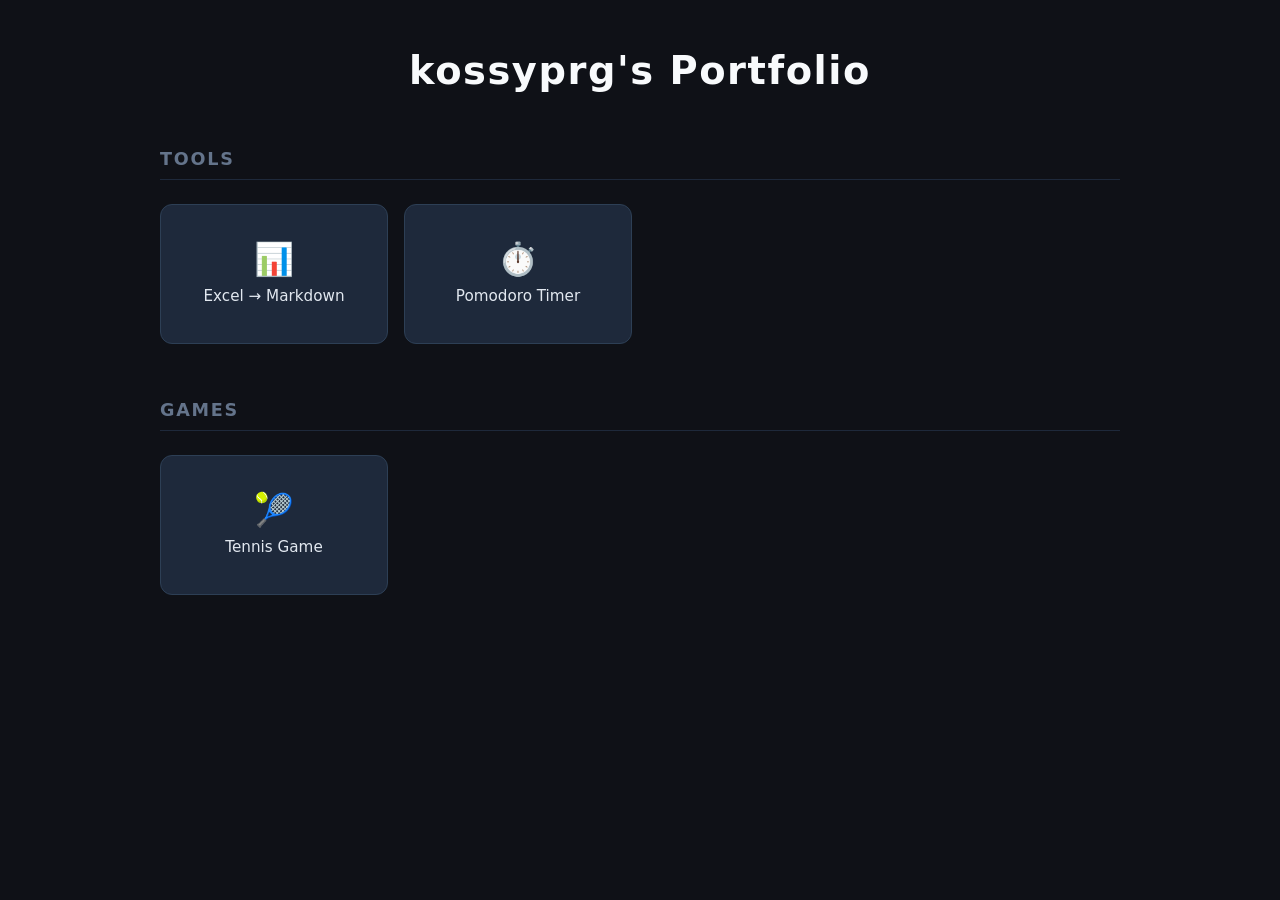
==== index.html @ 05a223ab "Initial commit: portfolio with Pomodoro Timer, Tennis Game, and Excel→Markdown converter Co-Authored" ====
<!DOCTYPE html>
<html lang="ja">
<head>
  <meta charset="UTF-8">
  <meta name="viewport" content="width=device-width, initial-scale=1.0">
  <title>kossyprg's Portfolio</title>
  <link rel="stylesheet" href="css/style.css">
</head>
<body>

  <header>
    <h1>kossyprg's Portfolio</h1>
  </header>

  <section class="section">
    <h2 class="section-title">Tools</h2>
    <div class="tiles">
      <!-- 将来的にツールが増えたらタグをつける -->
      <a class="tile" href="tools/excel2markdown/index.html">
        <span class="tile-icon">📊</span>
        <span class="tile-label">Excel → Markdown</span>
        <!-- <span class="tile-tag">converter</span> -->
      </a>
      <a class="tile" href="tools/pomodoro/index.html">
        <span class="tile-icon">⏱️</span>
        <span class="tile-label">Pomodoro Timer</span>
        <!-- <span class="tile-tag">productivity</span> -->
      </a>
    </div>
  </section>

  <section class="section">
    <h2 class="section-title">Games</h2>
    <div class="tiles">
      <a class="tile" href="games/tennis/index.html">
        <span class="tile-icon">🎾</span>
        <span class="tile-label">Tennis Game</span>
        <!-- <span class="tile-tag">browser game</span> -->
      </a>
    </div>
  </section>

</body>
</html>
---- css/style.css ----
*, *::before, *::after {
  box-sizing: border-box;
  margin: 0;
  padding: 0;
}

body {
  font-family: 'Segoe UI', system-ui, sans-serif;
  background: #0f1117;
  color: #e2e8f0;
  min-height: 100vh;
  padding: 48px 24px;
}

header {
  text-align: center;
  margin-bottom: 56px;
}

header h1 {
  font-size: 2.4rem;
  font-weight: 700;
  letter-spacing: 0.04em;
  color: #f8fafc;
}

header p {
  margin-top: 8px;
  font-size: 1rem;
  color: #94a3b8;
}

.section {
  max-width: 960px;
  margin: 0 auto 56px;
}

.section-title {
  font-size: 1.1rem;
  font-weight: 600;
  text-transform: uppercase;
  letter-spacing: 0.1em;
  color: #64748b;
  border-bottom: 1px solid #1e293b;
  padding-bottom: 10px;
  margin-bottom: 24px;
}

.tiles {
  display: grid;
  grid-template-columns: repeat(auto-fill, minmax(200px, 1fr));
  gap: 16px;
}

.tile {
  display: flex;
  flex-direction: column;
  align-items: center;
  justify-content: center;
  gap: 12px;
  background: #1e293b;
  border: 1px solid #2d3f55;
  border-radius: 12px;
  padding: 32px 16px;
  text-decoration: none;
  color: #e2e8f0;
  transition: background 0.15s, border-color 0.15s, transform 0.15s;
  min-height: 140px;
}

.tile:hover {
  background: #243447;
  border-color: #4a90d9;
  transform: translateY(-3px);
}

.tile-icon {
  font-size: 2rem;
  line-height: 1;
}

.tile-label {
  font-size: 0.95rem;
  font-weight: 500;
  text-align: center;
}

.tile-tag {
  font-size: 0.72rem;
  color: #64748b;
  background: #0f1117;
  border: 1px solid #2d3f55;
  border-radius: 4px;
  padding: 2px 8px;
}
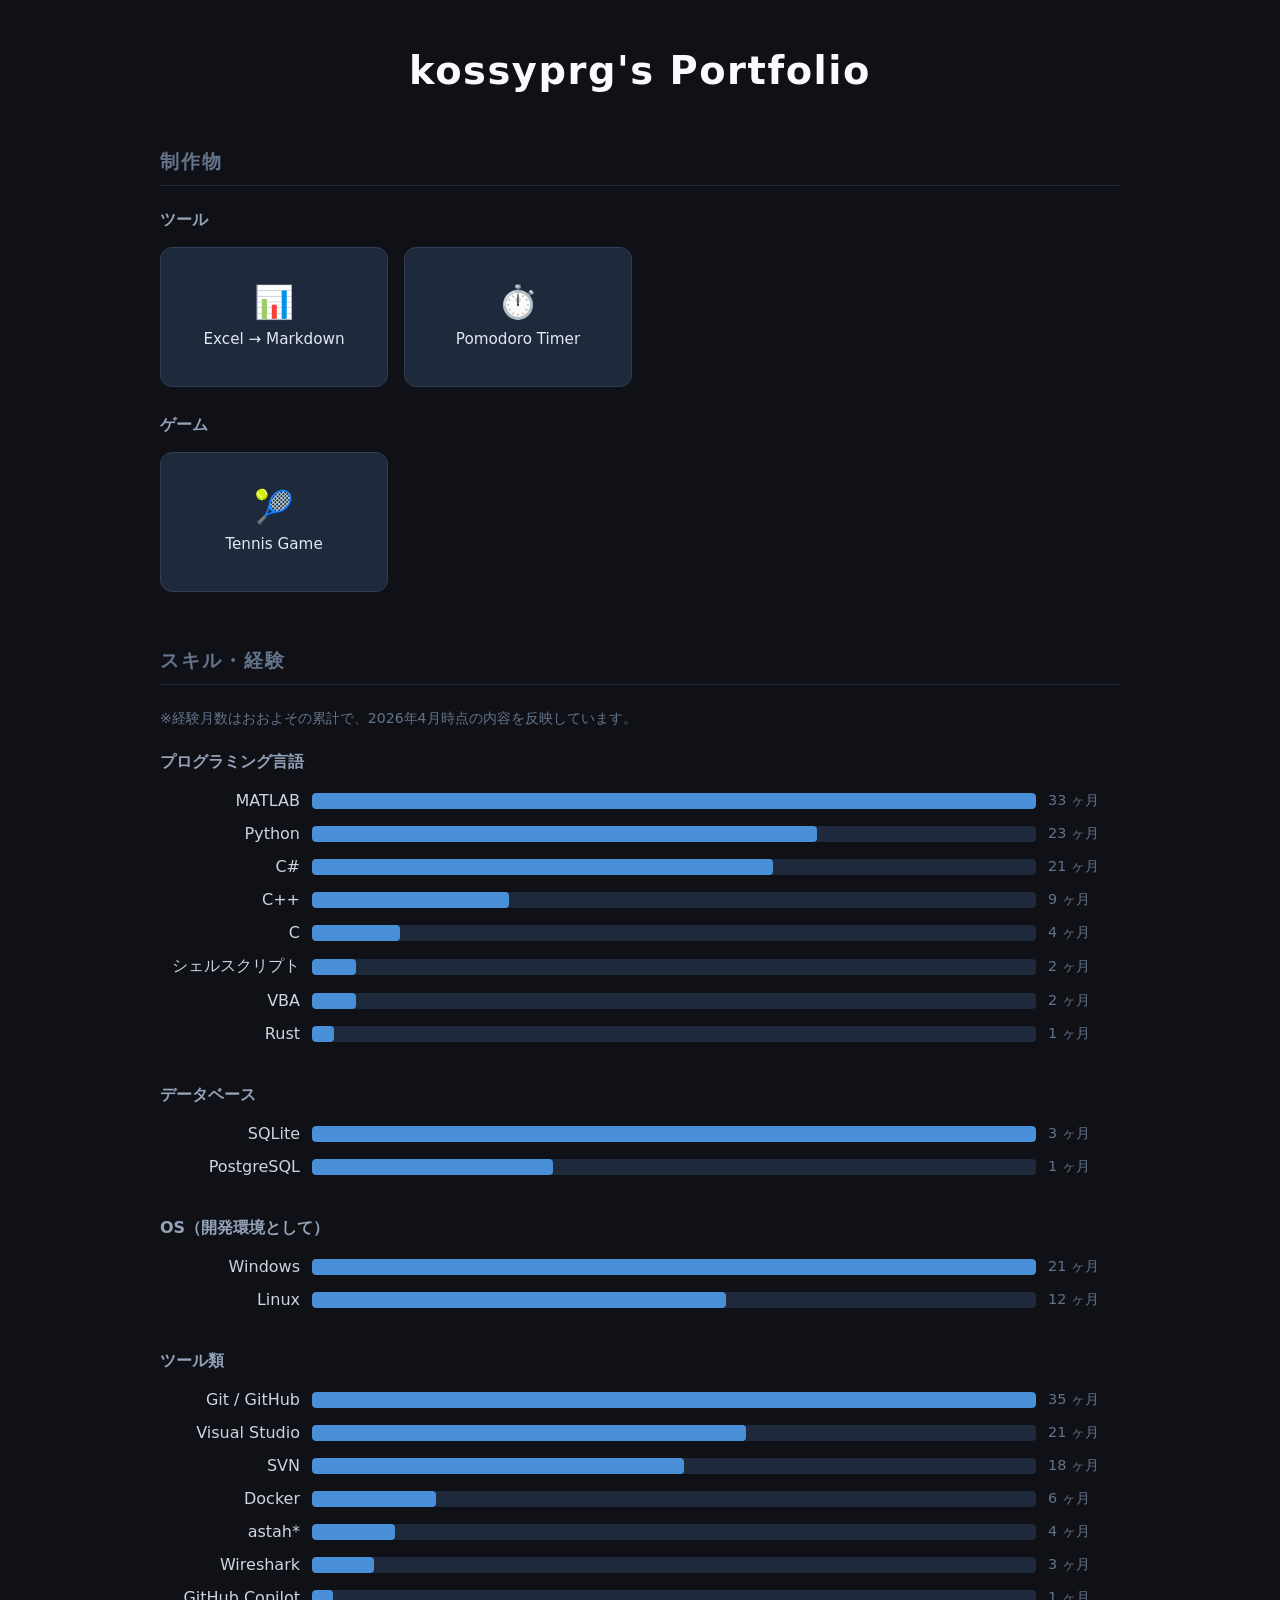
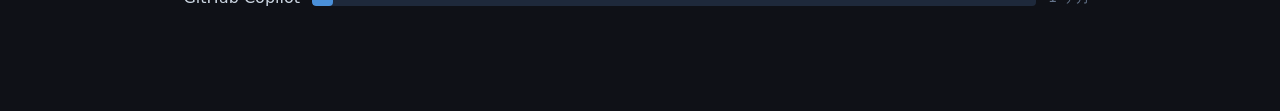
==== commit 63f64d4c: "Add Skills section with horizontal bar charts and restructure Works section - Add data/skills/ CSVs " ====
--- a/index.html
+++ b/index.html
@@ -13,7 +13,8 @@
   </header>
 
   <section class="section">
-    <h2 class="section-title">Tools</h2>
+    <h2 class="section-title">制作物</h2>
+    <h3 class="subsection-title">ツール</h3>
     <div class="tiles">
       <!-- 将来的にツールが増えたらタグをつける -->
       <a class="tile" href="tools/excel2markdown/index.html">
@@ -27,10 +28,7 @@
         <!-- <span class="tile-tag">productivity</span> -->
       </a>
     </div>
-  </section>
-
-  <section class="section">
-    <h2 class="section-title">Games</h2>
+    <h3 class="subsection-title">ゲーム</h3>
     <div class="tiles">
       <a class="tile" href="games/tennis/index.html">
         <span class="tile-icon">🎾</span>
@@ -40,5 +38,12 @@
     </div>
   </section>
 
+  <section class="section">
+    <h2 class="section-title">スキル・経験</h2>
+    <p class="section-note">※経験月数はおおよその累計で、2026年4月時点の内容を反映しています。</p>
+    <div id="skillChart"></div>
+  </section>
+
+  <script src="js/chart.js"></script>
 </body>
 </html>
--- a/css/style.css
+++ b/css/style.css
@@ -36,7 +36,7 @@
 }
 
 .section-title {
-  font-size: 1.1rem;
+  font-size: 1.2rem;
   font-weight: 600;
   text-transform: uppercase;
   letter-spacing: 0.1em;
@@ -44,6 +44,17 @@
   border-bottom: 1px solid #1e293b;
   padding-bottom: 10px;
   margin-bottom: 24px;
+}
+
+.subsection-title {
+  font-size: 1rem;
+  font-weight: 600;
+  color: #94a3b8;
+  margin: 28px 0 16px;
+}
+
+.subsection-title:first-of-type {
+  margin-top: 0;
 }
 
 .tiles {
@@ -93,3 +104,62 @@
   border-radius: 4px;
   padding: 2px 8px;
 }
+
+.section-note {
+  font-size: 0.88rem;
+  color: #64748b;
+  margin-bottom: 24px;
+}
+
+/* ===== Skills Chart ===== */
+.skill-category {
+  font-size: 1rem;
+  font-weight: 600;
+  color: #94a3b8;
+  margin: 42px 0 18px;
+}
+
+.skill-category:first-child {
+  margin-top: 0;
+}
+
+.skill-chart {
+  display: flex;
+  flex-direction: column;
+  gap: 14px;
+}
+
+.skill-row {
+  display: grid;
+  grid-template-columns: 140px 1fr 72px;
+  align-items: center;
+  gap: 12px;
+}
+
+.skill-name {
+  font-size: 1rem;
+  color: #cbd5e1;
+  text-align: right;
+  white-space: nowrap;
+}
+
+.skill-bar-wrap {
+  background: #1e293b;
+  border-radius: 4px;
+  height: 16px;
+  overflow: hidden;
+}
+
+.skill-bar {
+  height: 100%;
+  background: #4a90d9;
+  border-radius: 4px;
+  width: 0%;
+  transition: width 0.7s ease;
+}
+
+.skill-months {
+  font-size: 0.9rem;
+  color: #64748b;
+  white-space: nowrap;
+}
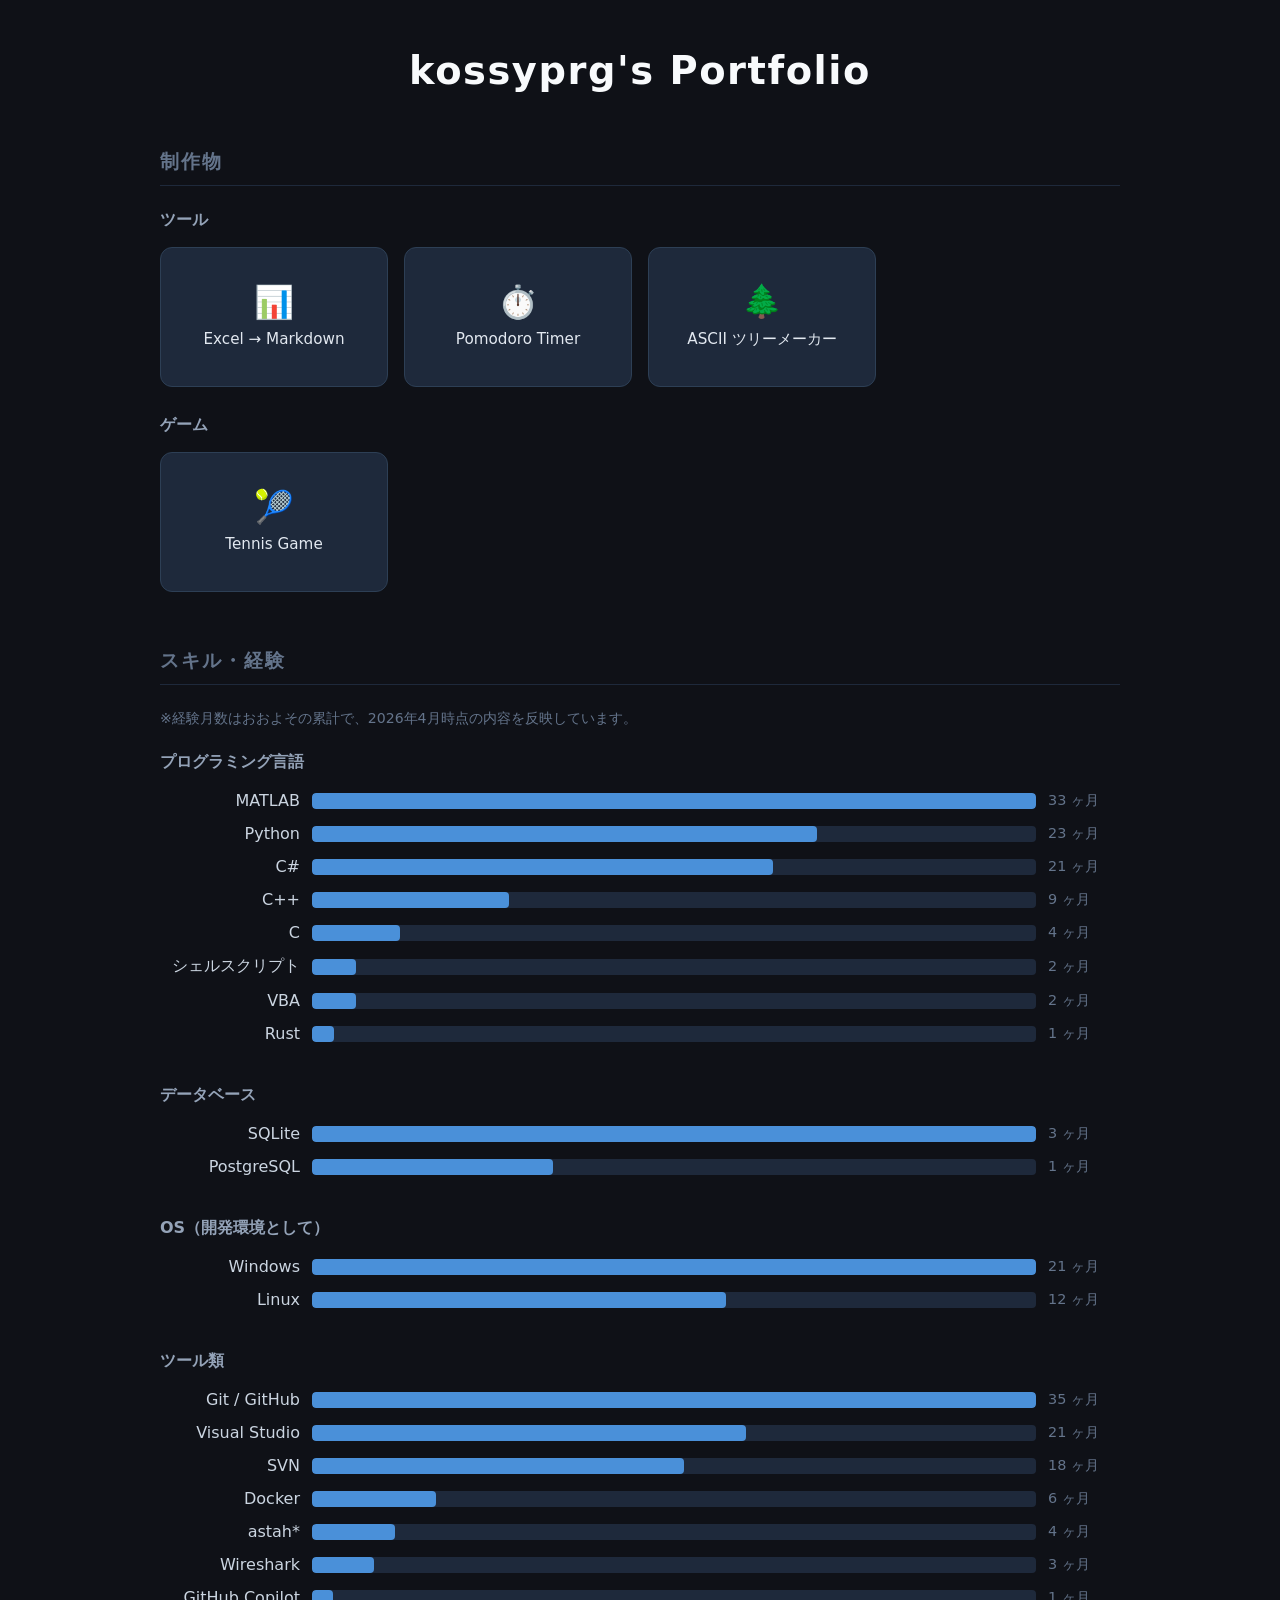
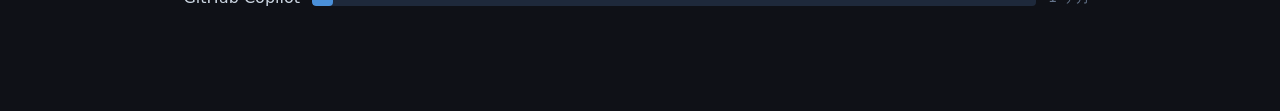
==== commit a2f4e93c: "Add ASCII tree maker tool - Add tools/ascii-tree-maker/ with HTML/CSS/JS and spec - Stack-based inde" ====
--- a/index.html
+++ b/index.html
@@ -27,6 +27,11 @@
         <span class="tile-label">Pomodoro Timer</span>
         <!-- <span class="tile-tag">productivity</span> -->
       </a>
+      <a class="tile" href="tools/ascii-tree-maker/index.html">
+        <span class="tile-icon">🌲</span>
+        <span class="tile-label">ASCII ツリーメーカー</span>
+        <!-- <span class="tile-tag">converter</span> -->
+      </a>
     </div>
     <h3 class="subsection-title">ゲーム</h3>
     <div class="tiles">
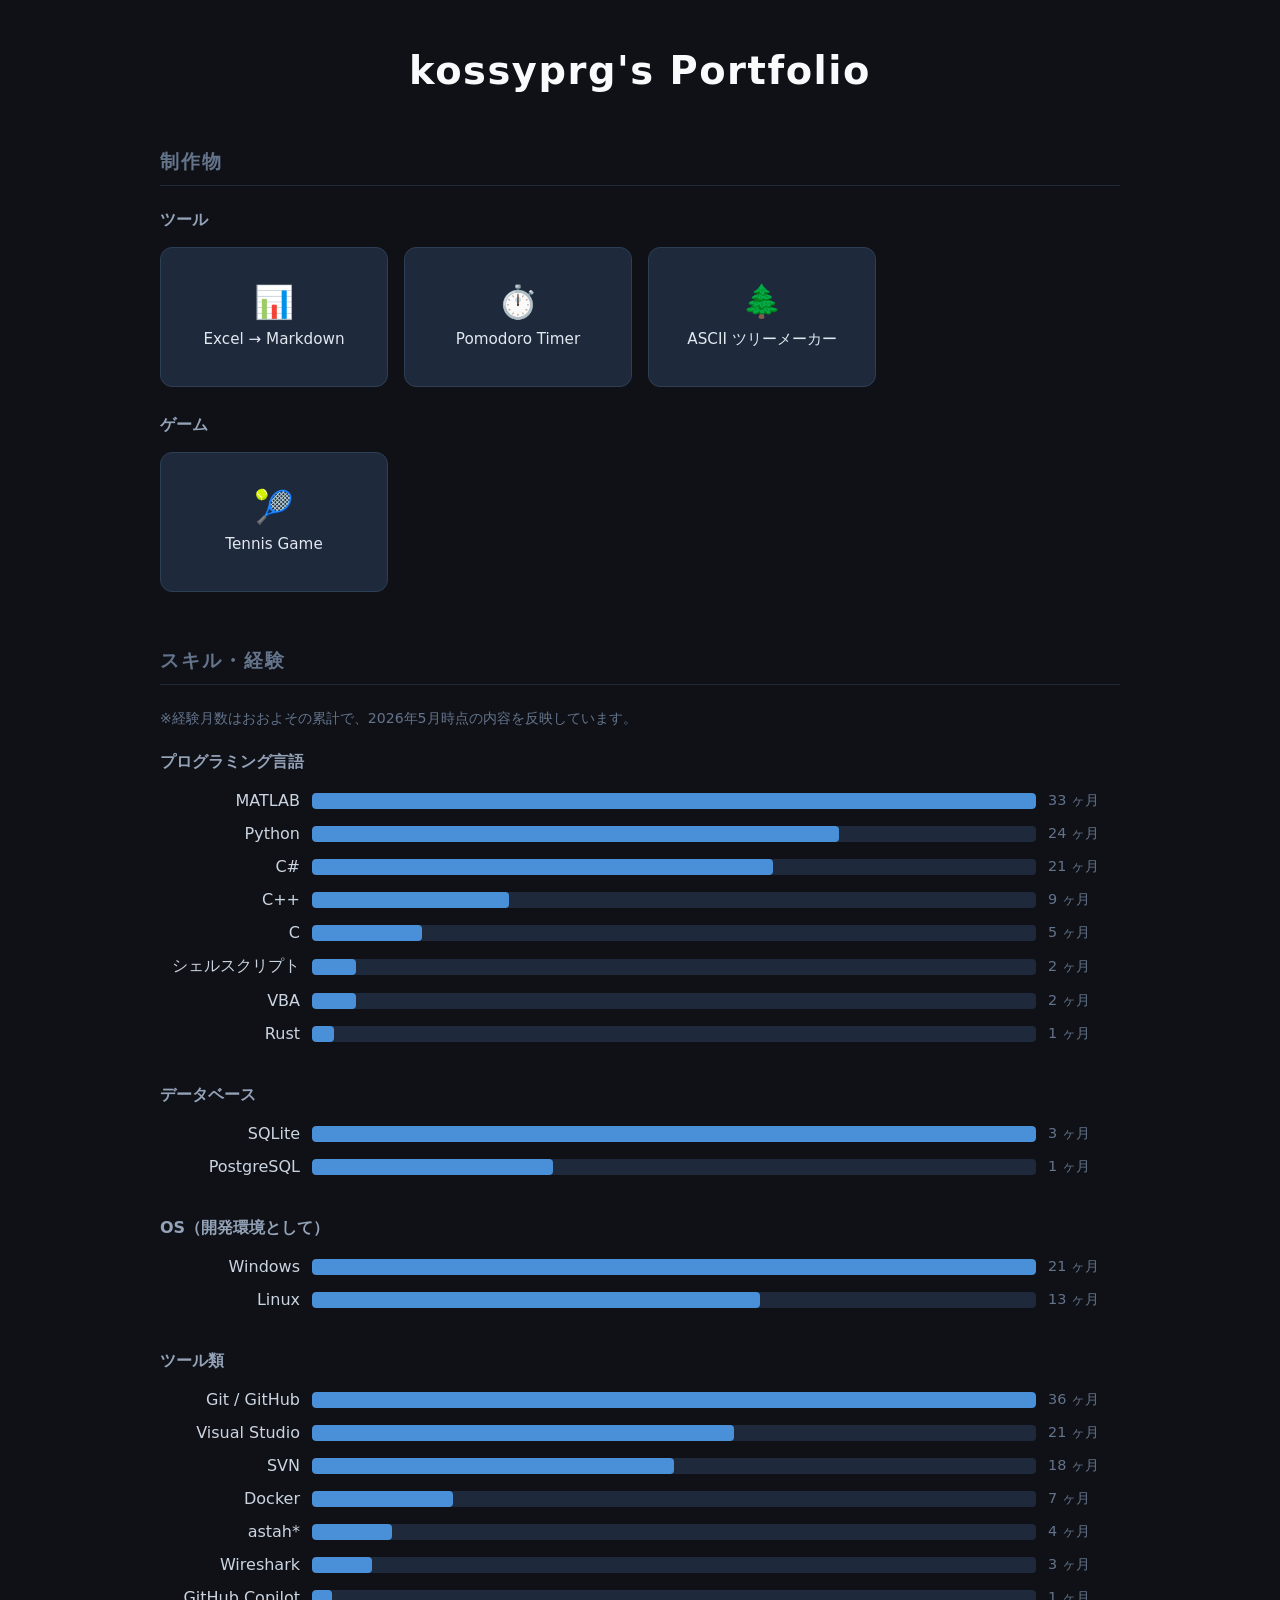
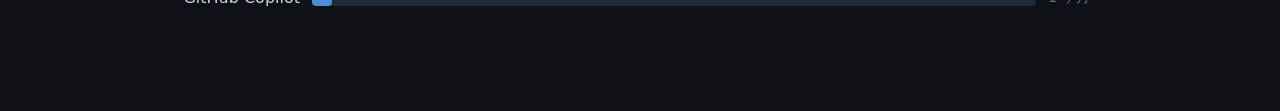
==== commit 9c25e9c2: "Update skills data to 2026-05 - Python +1, C +1, Linux +1, Git/GitHub +1, Docker +1 - Update timesta" ====
--- a/index.html
+++ b/index.html
@@ -45,7 +45,7 @@
 
   <section class="section">
     <h2 class="section-title">スキル・経験</h2>
-    <p class="section-note">※経験月数はおおよその累計で、2026年4月時点の内容を反映しています。</p>
+    <p class="section-note">※経験月数はおおよその累計で、2026年5月時点の内容を反映しています。</p>
     <div id="skillChart"></div>
   </section>
 
